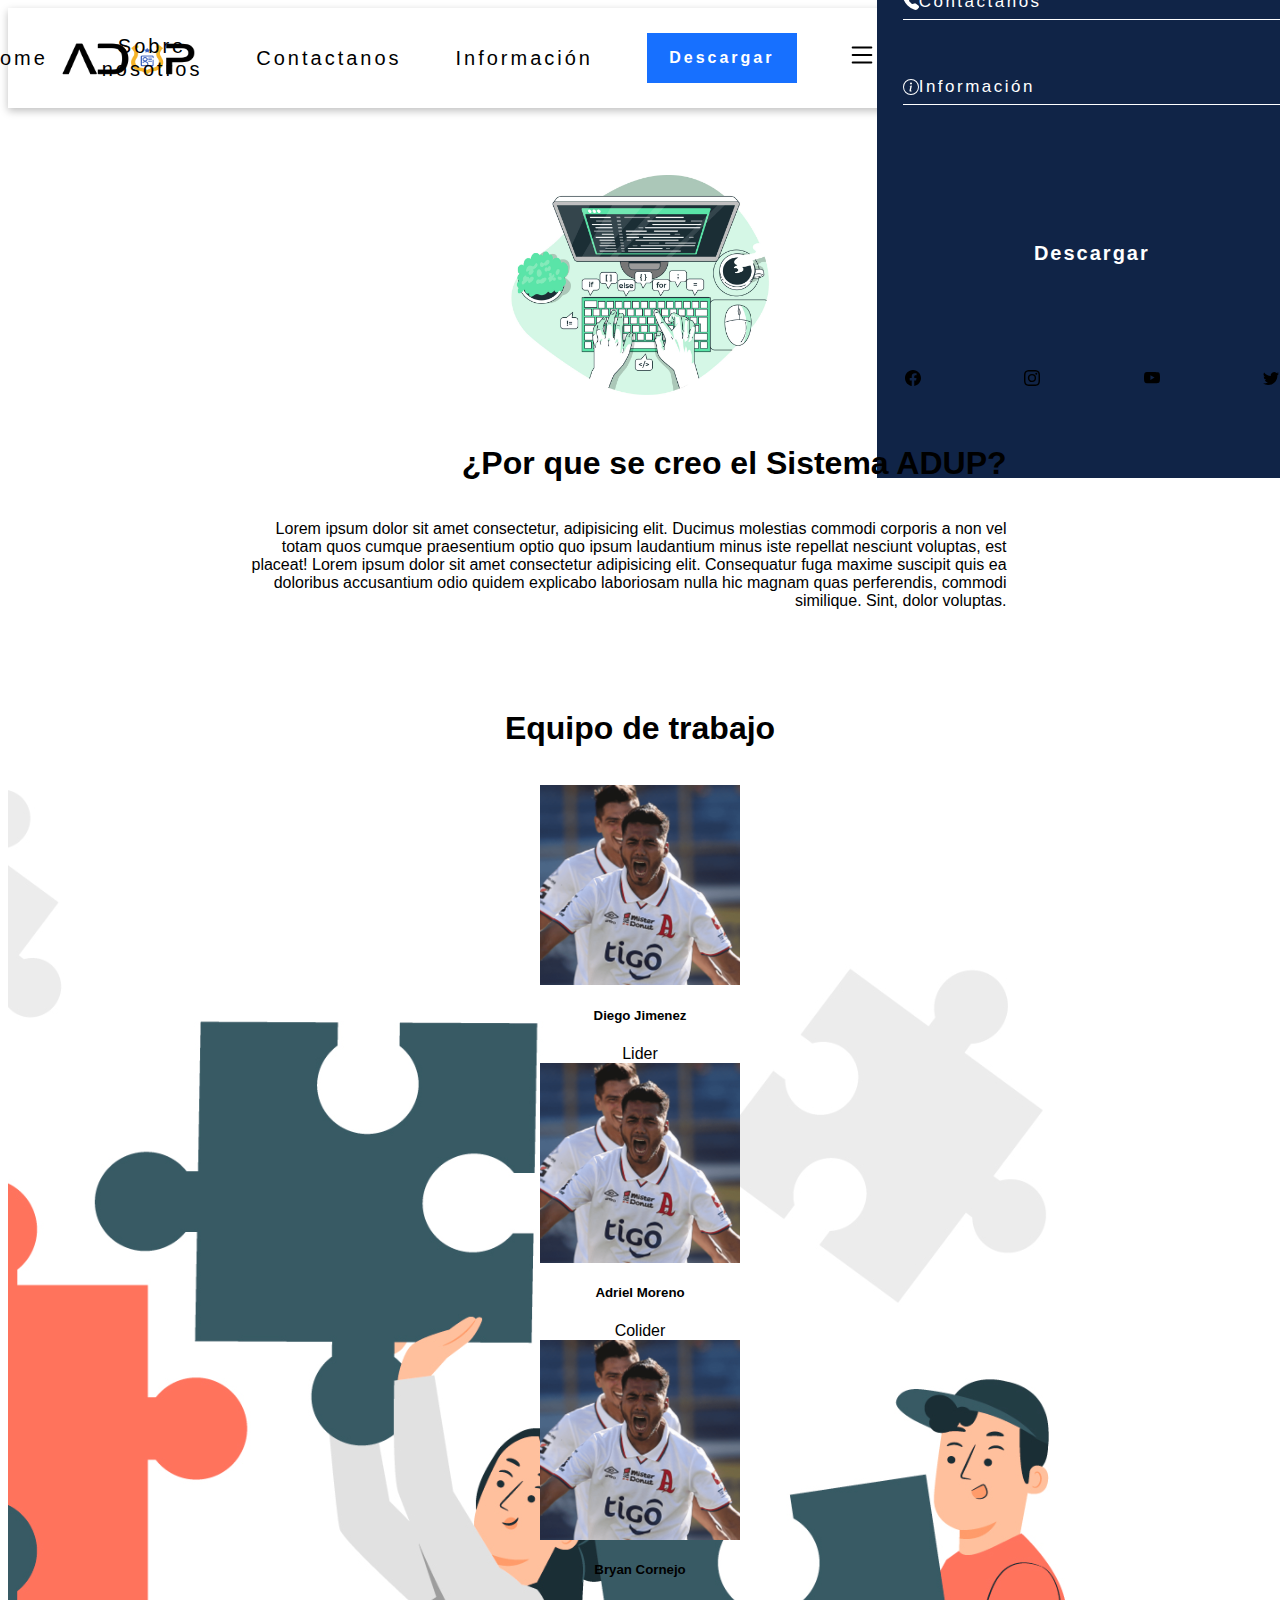
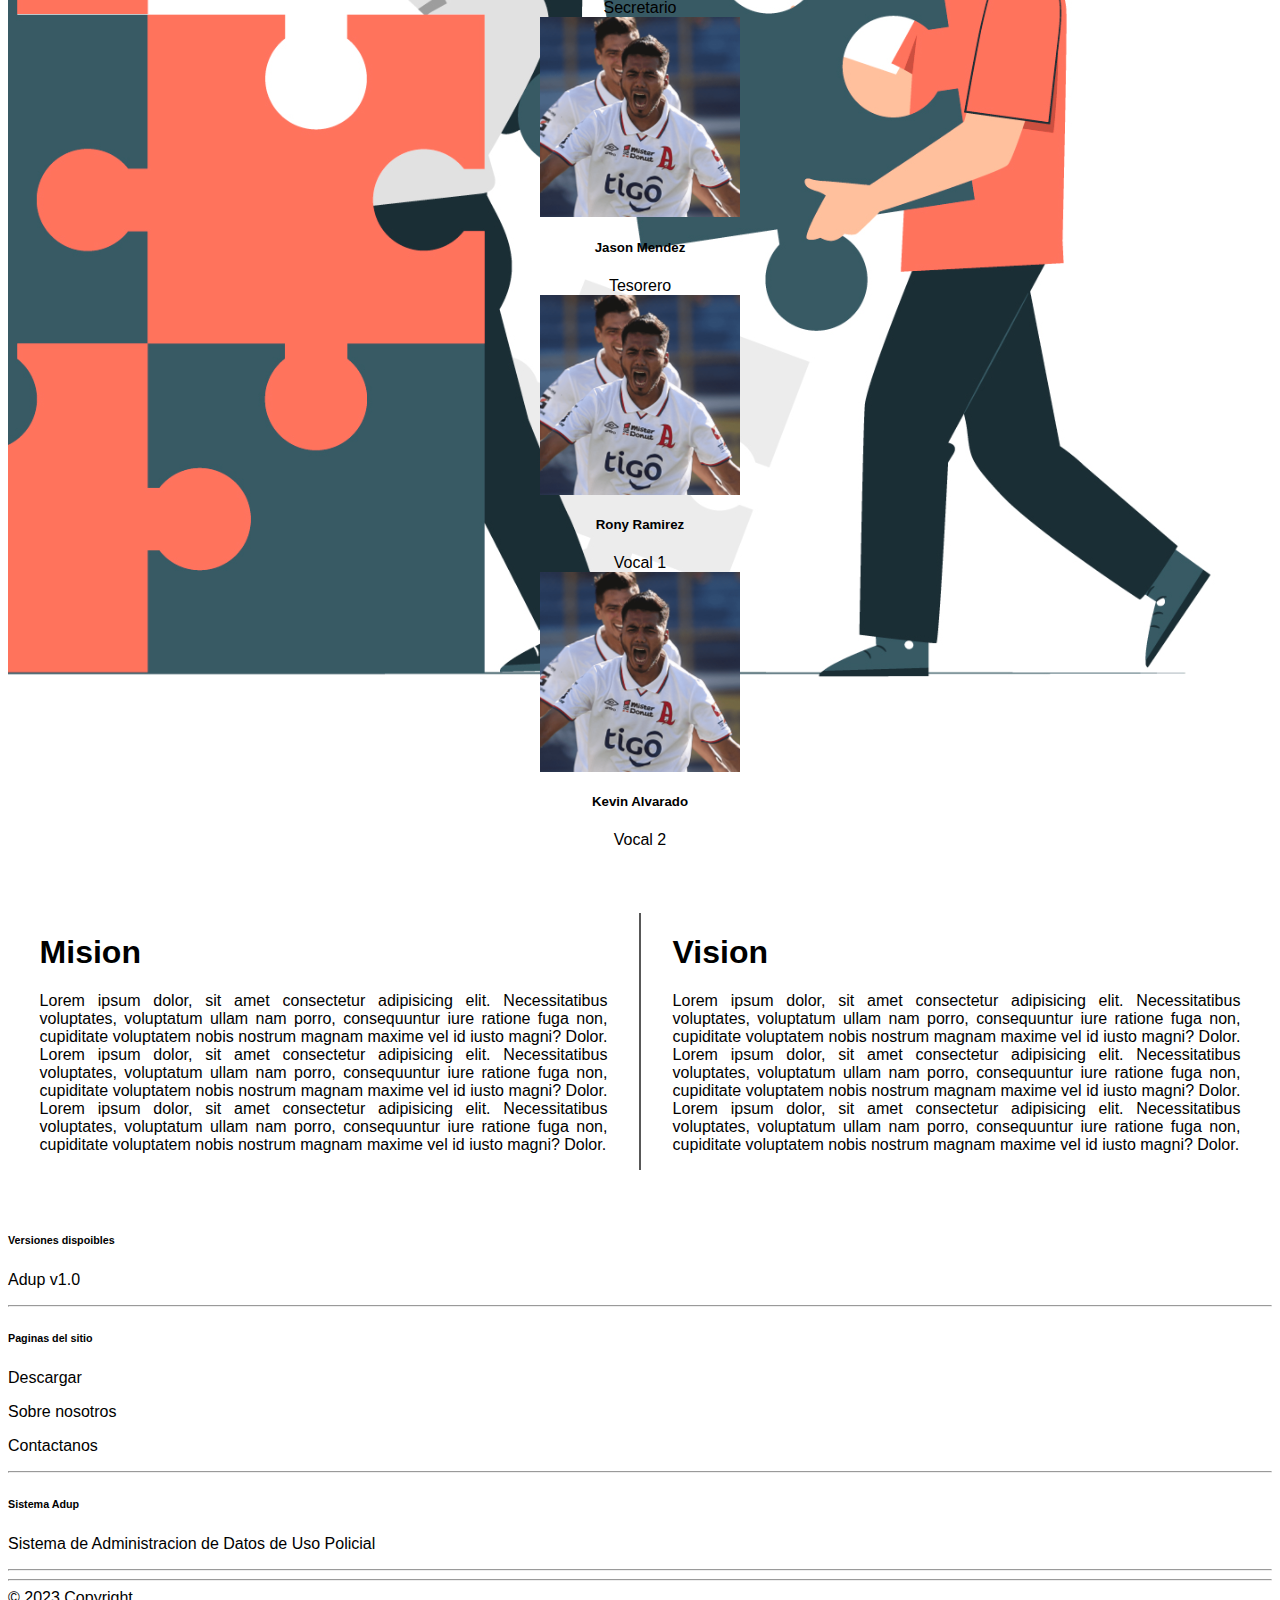
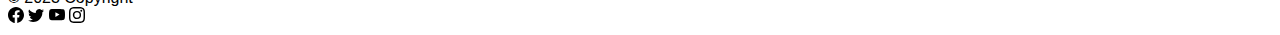
==== pages/AboutUs.html @ 418897e5 "Add files via upload" ====
<!DOCTYPE html>
<html lang="en">
<head>
    <meta charset="UTF-8">
    <meta name="viewport" content="width=device-width, initial-scale=1.0">
    <link rel="icon" type="img/icon" href="../imgs/logoADUP_black.png">
    <title>Sobre nosotros</title>
    <link rel="stylesheet" href="../css/all.css">
    <link rel="preconnect" href="https://fonts.googleapis.com">
    <link rel="stylesheet" href="../css/styles.css">
    <link rel="stylesheet" href="../css/AboutStyle.css">
    <link href="https://cdn.jsdelivr.net/npm/bootstrap@5.3.1/dist/css/bootstrap.min.css" rel="stylesheet" integrity="sha384-4bw+/aepP/YC94hEpVNVgiZdgIC5+VKNBQNGCHeKRQN+PtmoHDEXuppvnDJzQIu9" crossorigin="anonymous">
    <script src="../js/Menu.js"></script>
    <script src="../js/footer.js"></script>
</head>
<body>
    <div id="menuContenedor">

    </div>

    <main>
        <div class="" id="IerCaja">
            <div id="imagen1">
                <img src="../imgs/svg1.jpg" alt="">
            </div>
            <div id="content1">
                

                <h1 class="display-1 mb-4">¿Por que se creo el Sistema ADUP?</h1>

                <p class="fs-5">
                    Lorem ipsum dolor sit amet consectetur, adipisicing elit. Ducimus molestias commodi corporis a non vel totam quos cumque praesentium optio quo ipsum laudantium minus iste repellat nesciunt voluptas, est placeat!
                    Lorem ipsum dolor sit amet consectetur adipisicing elit. Consequatur fuga maxime suscipit quis ea doloribus accusantium odio quidem explicabo laboriosam nulla hic magnam quas perferendis, commodi similique. Sint, dolor voluptas.
                </p>
            </div>
        </div>
        <div class="container-fluid" id="equipo">
            <h1 class="display-3 d-block">Equipo de trabajo</h1>
            <div class="d-flex flex-wrap justify-content-around" id="integrantes-cards">
                <div class="col-xl-3 col-sm-5 mb-5 targeta">
                    <div class="bg-light rounded shadow-sm py-5 px-4 " style="display: flex; flex-wrap: wrap; justify-content: center; align-items: center; flex-direction: column;"><img src="../imgs/Aua.png" alt="" width="200" class="justify-center img-fluid rounded-circle mb-3 img-thumbnail shadow-sm">
                        <h5 class="mb-0">Diego Jimenez</h5><span class=" small text-uppercase text-center">Lider</span>
                    </div>
                </div>
                <div class="col-xl-3 col-sm-5 mb-5 targeta">
                    <div class="bg-light rounded shadow-sm py-5 px-4 " style="display: flex; flex-wrap: wrap; justify-content: center; align-items: center; flex-direction: column;"><img src="../imgs/Aua.png" alt="" width="200" class="justify-center img-fluid rounded-circle mb-3 img-thumbnail shadow-sm">
                        <h5 class="mb-0">Adriel Moreno</h5><span class=" small text-uppercase text-center">Colider</span>
                    </div>
                </div>
                <div class="col-xl-3 col-sm-5 mb-5 targeta">
                    <div class="bg-light rounded shadow-sm py-5 px-4 " style="display: flex; flex-wrap: wrap; justify-content: center; align-items: center; flex-direction: column;"><img src="../imgs/Aua.png" alt="" width="200" class="justify-center img-fluid rounded-circle mb-3 img-thumbnail shadow-sm">
                        <h5 class="mb-0">Bryan Cornejo</h5><span class=" small text-uppercase text-center">Secretario</span>
                    </div>
                </div> 
                <div class="col-xl-3 col-sm-5 mb-5 targeta">
                    <div class="bg-light rounded shadow-sm py-5 px-4 " style="display: flex; flex-wrap: wrap; justify-content: center; align-items: center; flex-direction: column;"><img src="../imgs/Aua.png" alt="" width="200" class="justify-center img-fluid rounded-circle mb-3 img-thumbnail shadow-sm">
                        <h5 class="mb-0">Jason Mendez</h5><span class=" small text-uppercase text-center">Tesorero</span>
                    </div>
                </div>
                <div class="col-xl-3 col-sm-5 mb-5 targeta">
                    <div class="bg-light rounded shadow-sm py-5 px-4 " style="display: flex; flex-wrap: wrap; justify-content: center; align-items: center; flex-direction: column;"><img src="../imgs/Aua.png" alt="" width="200" class="justify-center img-fluid rounded-circle mb-3 img-thumbnail shadow-sm">
                        <h5 class="mb-0">Rony Ramirez</h5><span class=" small text-uppercase text-center">Vocal 1</span>
                    </div>
                </div>
                <div class="col-xl-3 col-sm-5 mb-5 targeta">
                    <div class="bg-light rounded shadow-sm py-5 px-4 " style="display: flex; flex-wrap: wrap; justify-content: center; align-items: center; flex-direction: column;"><img src="../imgs/Aua.png" alt="" width="200" class="justify-center img-fluid rounded-circle mb-3 img-thumbnail shadow-sm">
                        <h5 class="mb-0">Kevin Alvarado</h5><span class=" small text-uppercase text-center">Vocal 2</span>
                    </div>
                </div>
            </div>
        </div>

        <div id="boxMV" class="container-fluid d-flex">
            <section id="mision" class="">
                <h1 class="display-3">Mision</h1>

                <p class="fs-4 text-justify">Lorem ipsum dolor, sit amet consectetur adipisicing elit. Necessitatibus voluptates, 
                    voluptatum ullam nam porro, consequuntur iure ratione fuga non, cupiditate voluptatem 
                    nobis nostrum magnam maxime vel id iusto magni? Dolor.
                    Lorem ipsum dolor, sit amet consectetur adipisicing elit. Necessitatibus voluptates, 
                    voluptatum ullam nam porro, consequuntur iure ratione fuga non, cupiditate voluptatem 
                    nobis nostrum magnam maxime vel id iusto magni? Dolor.
                    Lorem ipsum dolor, sit amet consectetur adipisicing elit. Necessitatibus voluptates,  
                    voluptatum ullam nam porro, consequuntur iure ratione fuga non, cupiditate voluptatem 
                    nobis nostrum magnam maxime vel id iusto magni? Dolor.</p>
            </section>

            <section id="vision">
                <h1 class="display-3">Vision</h1>
                <p class="fs-4 text-justify">Lorem ipsum dolor, sit amet consectetur adipisicing elit. Necessitatibus voluptates, 
                    voluptatum ullam nam porro, consequuntur iure ratione fuga non, cupiditate voluptatem 
                    nobis nostrum magnam maxime vel id iusto magni? Dolor.
                    Lorem ipsum dolor, sit amet consectetur adipisicing elit. Necessitatibus voluptates, 
                    voluptatum ullam nam porro, consequuntur iure ratione fuga non, cupiditate voluptatem 
                    nobis nostrum magnam maxime vel id iusto magni? Dolor.
                    Lorem ipsum dolor, sit amet consectetur adipisicing elit. Necessitatibus voluptates, 
                    voluptatum ullam nam porro, consequuntur iure ratione fuga non, cupiditate voluptatem 
                    nobis nostrum magnam maxime vel id iusto magni? Dolor.</p>
            </section>
        </div>
    </main>

    <div id="ContenedorFooter">

    </div>

    <script src="../js/CargarMenu.js"></script>
    <script src="../js/CargarFooter.js"></script>
    

    <script src="https://cdn.jsdelivr.net/npm/bootstrap@5.3.1/dist/js/bootstrap.bundle.min.js" integrity="sha384-HwwvtgBNo3bZJJLYd8oVXjrBZt8cqVSpeBNS5n7C8IVInixGAoxmnlMuBnhbgrkm" crossorigin="anonymous"></script>

</body>
</html>
---- css/styles.css ----
body{

    font-family: 'Urbanist', sans-serif;
    overflow-x: hidden;
}

a{

    text-decoration: none;
   color: rgb(0, 0, 0);
}

a:hover{

    color: rgb(0, 0, 0);
}

header{

    width: 100vw;
    height: 100px;
    background-color: #fff;
    box-shadow: 0px 3px 8px rgba(0, 0, 0, 25%);
    display: flex;
    align-items: center;
}

header .container-fluid{

    width: 100%;
    padding: 0 50px;
    display: flex;
    align-items: center;
    justify-content: space-between;
}

@media(max-width:1025px){

    header .container-fluid{

        padding: 0 5%;
    }
}

header .navb-logo img{

    width: 140px;
    height: 66px;
}

header .navb-items{

    display: flex;
    align-items: center;
    justify-content: flex-end;
    letter-spacing: 3px;
}

header .item{

    width: 120%;
    text-align: center;
    margin-right: 9%;
    font-size: 20px;
    letter-spacing: 3px;
    color: #102447;
    padding: 5px 0;
    transition: all .1s ease;
    border-bottom: 0px solid #1770ff;
    border-top: 0px solid #1770ff;
    cursor: pointer;
}

header .item:hover{

    border-bottom: 3px solid #1770ff;
    border-top: 3px solid #1770ff;
    color: #1770ff;
}

header .item-button a{

    background-color:#1770ff;
    width: 150px;
    height: 50px;
    display: flex;
    justify-content: center;
    align-items: center;
    font-size: 16px;
    font-weight: 600;
    color: #ffffff;
    transition: all .5s ease;
}

header .item-button a:hover{

    background-color:#ffffff;
    color: #1770ff;
}

header .mobile-toggler{

    font-size: 30px;
}

/* modal */

.modal-dialog{

    margin: 0;
    width: 430px;
}

@media(max-width: 450px){

    .modal-dialog{

        width: 12%;
    }
}

.modal-content{

    border-radius: 0;
    height: 70%;
    overflow-y: scroll;
    background-color: #102447;
}

.modal-header{

    display: flex;
    justify-content: space-between;
    align-items: center;
    width: 88%;
    margin: 0 auto;
    padding-bottom: 16px;
    border-bottom: 2px solid #fefefe;
}

.modal-header img{

    width: 140px;
    height: 66px;
    margin-top: 17.5px;
}

.modal-header .btn-close{

    background: transparent;
    opacity: 1;
}

.modal-header i{

    color: #fefefe;
    font-size: 30px;
}

.modal-body{

    width: 88%;
    margin: 0 auto;
    padding: 75px 0 0 0;
    flex: unset;
}

.modal-body .modal-line{

    width: 100%;
    display: flex;
    align-items: center;
    justify-content: flex-start;
    padding: 7px 0;
    margin-bottom: 50px;
    cursor: pointer;
    transition: all .5s ease;
    color: #ffffff;
    border-bottom: 1px solid #ffffff;
}

.modal-body .modal-line:hover{

    color: currentColor;
    border-bottom: 1px solid transparent;
}

.modal-line a{

    font-size: 17px;
    font-weight: 500;
    letter-spacing: 2.5px;
    color: currentColor;
    text-decoration: none;
}

.modal-line i{

    color: currentColor;
    font-size: 30px;
    width: 35px;
    margin-right: 15px;
    padding: 0 0 3px 3px;
}

.navb-button{

    width: 100%;
    height: 47px;
    display: flex;
    justify-content: center;
    align-items: center;
    font-size: 20px;
    font-weight: 700;
    color: #ffffff;
    letter-spacing: 2px;
    transition: all .5s ease;
    text-decoration: none;
}

.navb-button:hover{

    background-color:#ffffff;
    color: #1770ff;
}

.mobile-modal-footer{

    width: 87%;
    margin: 0 auto;
    padding: 20% 0;
    display: flex;
    justify-content: space-between;
    align-items: center;
    font-size: 25px;
    color: #ffffff;
}

.mobile-modal-footer i:hover{

    color: #fefefe;
}



.section-1{

    width: 100vw;
    height: 95vh;
    display: flex;
    justify-content: center;
    align-items: center;
}

.section-1 p{

    font-size: 75px;
    font-weight: 700;
    color: #102447;
    width: 90%;
    text-align: center;
}

@media(max-width:1040px){

    .section-1 p{

        font-size: 50px;
        text-align: start;
        width: 70%;
        margin: auto;
    }
}

.card {
    -moz-animation: miAnimacion 0.5s ;
    -webkit-animation: miAnimacion 1s linear;
    }
    
    
    @-moz-keyframes miAnimacion 
    {
    0% { bottom:100%px;}
    100% {bottom:0%;}
    }
    
    @-webkit-keyframes miAnimacion
    {
    0% {bottom: -300px;
        opacity: 0%;}
    100% {bottom:0px;
          opacity: 100%;}
    }
---- css/AboutStyle.css ----
#IerCaja {
    display: flex;
    align-items: center;
    flex-wrap: wrap;
    justify-content: center;
    padding-top: 3%;
    padding-bottom: 3%;
}

#imagen1 {
    width: 40%;
    display: flex;
    justify-content: center;
    align-items: center;
}

#imagen1 img {
    width: 55%;
}

#content1 {
    display: flex;
    align-items: center;
    flex-wrap: wrap;
    align-content: center;
    width: 60%;
    padding-right: 2%;
    text-align: right;
    justify-content: right;
}

#content1 h1 {
    text-align: right;
}

#equipo {
    margin: 0% 0%;
    background-image: url(../imgs/8431480.jpg);
    background-position: 100%;
    background-size: cover;
    padding-top: 2%;
}

#equipo h1 {
    text-align: center;
    margin-bottom: 3%;
}

#boxMV {
    display: flex;
    justify-content: space-around;
    margin: 5% 0%;
}

#mision {
    width: 50%;
    text-align: justify;
    border-right: 1px solid #585858;
    padding: 0 2.5%;
}

#vision {
    width: 50%;
    text-align: justify;
    border-left: 1px solid #585858;
    padding: 0 2.5%;
}

@media (max-width: 900px) {
    #IerCaja {
        background-image: url(../imgs/svg1.jpg);
        box-shadow: 0px 340px 10px 100px #ffffff80 inset;
        background-position: 100%;
        background-size: cover;
        background-repeat: no-repeat;
    }

    #IerCaja img {
        width: 0%;
    }

    #content1 {
        justify-content: center;
        text-align: right;
        width: 100%;
        padding: 20px;
    }

    #boxMV {
        flex-direction: column;
    }

    #mision, #vision {
        width: 100%;
        padding-right: 0;
        border: none;
    }
}

#integrantes-cards {
    margin: 0 auto;
}

@media (min-width: 950px) {
    
    #integrantes-cards {
        width: 950px;
    }
}

@media (min-width: 1000px) {
    #integrantes-cards {
        width: 1000px;
    }

    .targeta {
        margin: 0% 2%;
    }
}
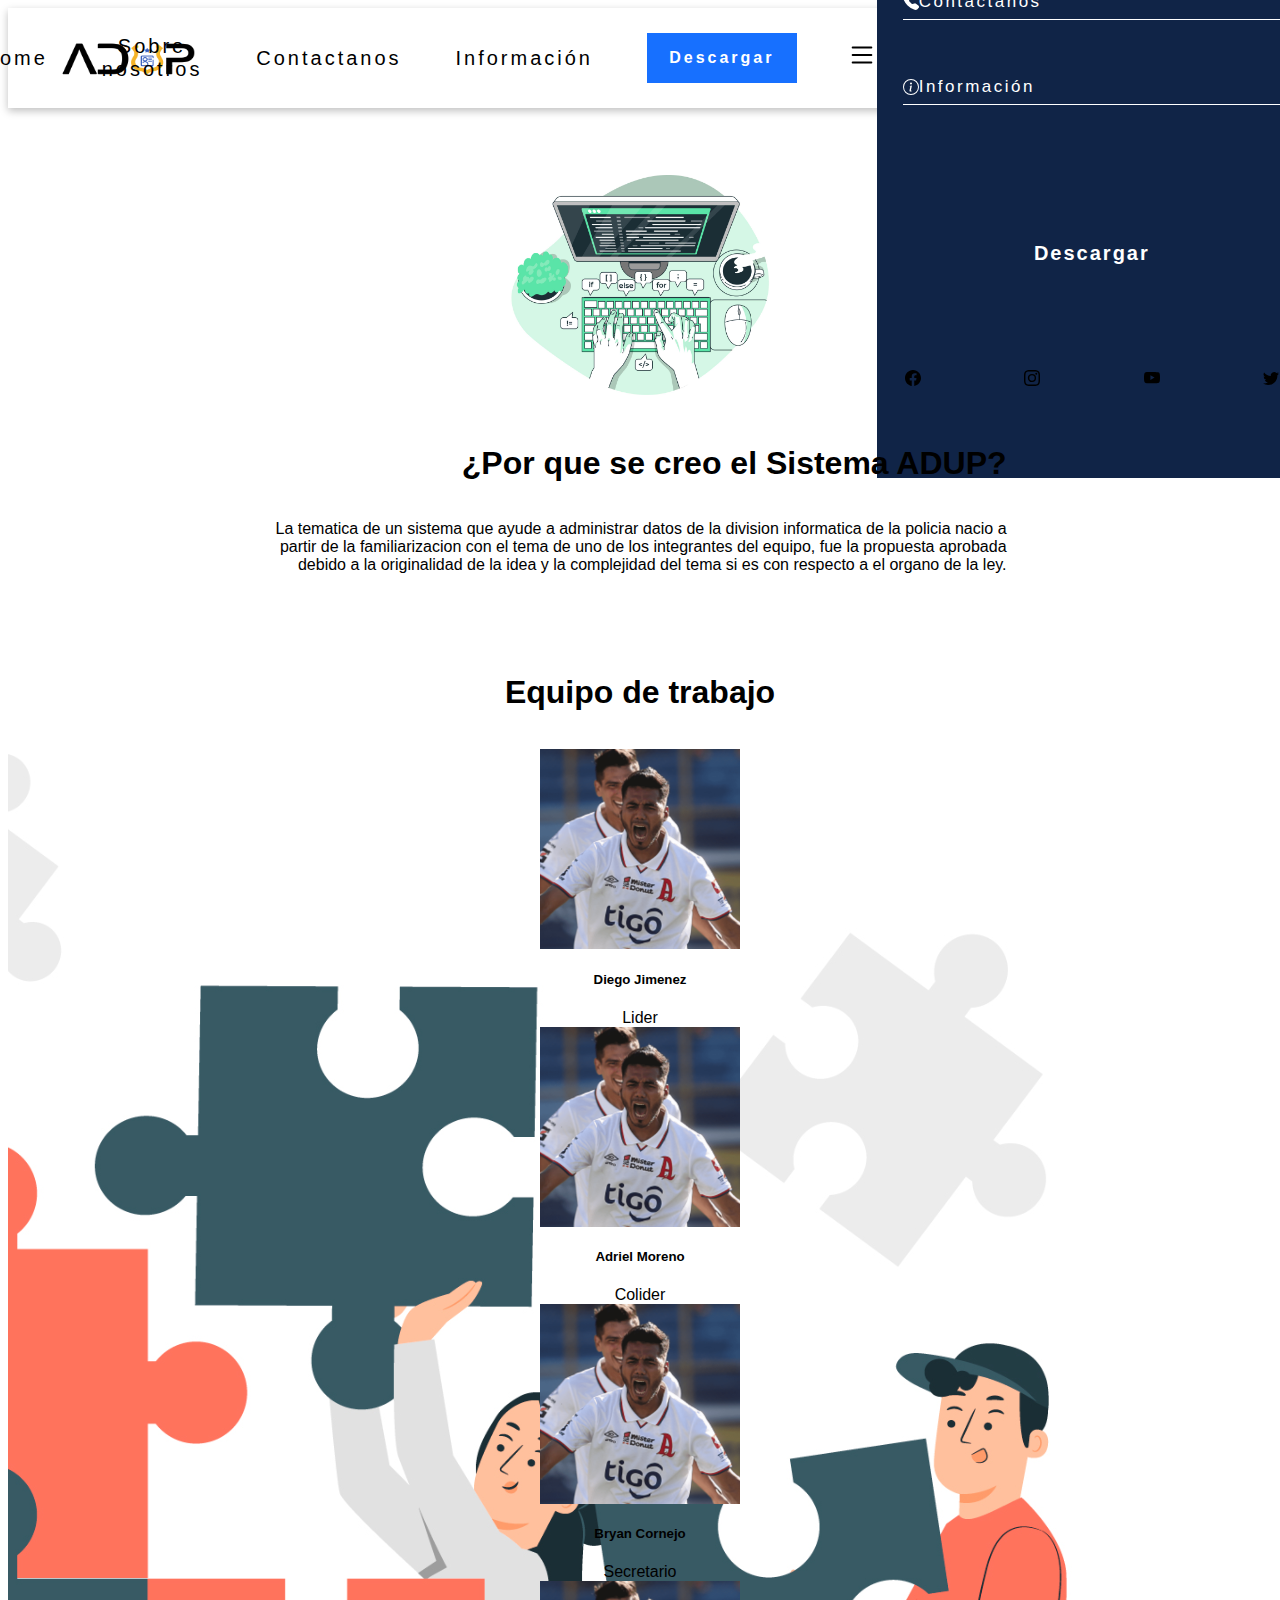
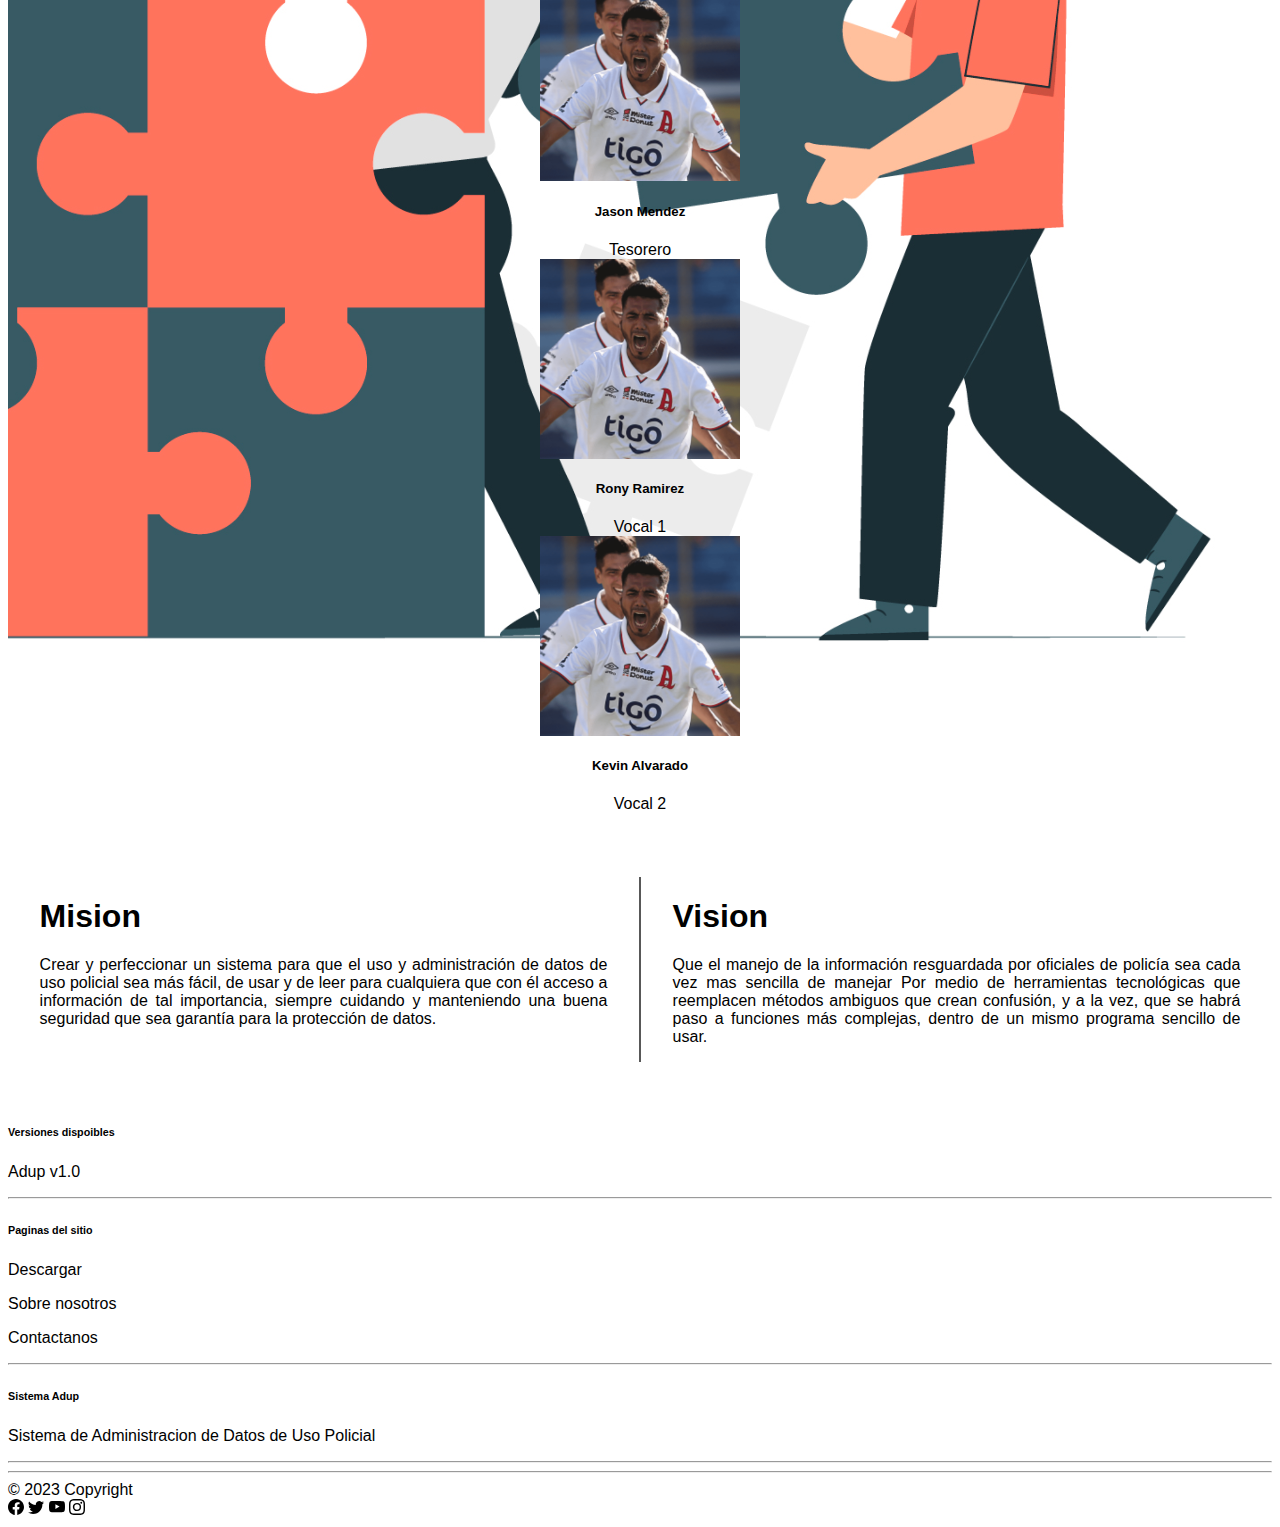
==== commit c5aaf03f: "Add files via upload" ====
--- a/pages/AboutUs.html
+++ b/pages/AboutUs.html
@@ -29,8 +29,9 @@
                 <h1 class="display-1 mb-4">¿Por que se creo el Sistema ADUP?</h1>
 
                 <p class="fs-5">
-                    Lorem ipsum dolor sit amet consectetur, adipisicing elit. Ducimus molestias commodi corporis a non vel totam quos cumque praesentium optio quo ipsum laudantium minus iste repellat nesciunt voluptas, est placeat!
-                    Lorem ipsum dolor sit amet consectetur adipisicing elit. Consequatur fuga maxime suscipit quis ea doloribus accusantium odio quidem explicabo laboriosam nulla hic magnam quas perferendis, commodi similique. Sint, dolor voluptas.
+                    La tematica de un sistema que ayude a administrar datos de la division informatica de la policia nacio a partir
+                    de la familiarizacion con el tema de uno de los integrantes del equipo, fue la propuesta aprobada debido a la originalidad
+                    de la idea y la complejidad del tema si es con respecto a el organo de la ley.
                 </p>
             </div>
         </div>
@@ -74,28 +75,14 @@
             <section id="mision" class="">
                 <h1 class="display-3">Mision</h1>
 
-                <p class="fs-4 text-justify">Lorem ipsum dolor, sit amet consectetur adipisicing elit. Necessitatibus voluptates, 
-                    voluptatum ullam nam porro, consequuntur iure ratione fuga non, cupiditate voluptatem 
-                    nobis nostrum magnam maxime vel id iusto magni? Dolor.
-                    Lorem ipsum dolor, sit amet consectetur adipisicing elit. Necessitatibus voluptates, 
-                    voluptatum ullam nam porro, consequuntur iure ratione fuga non, cupiditate voluptatem 
-                    nobis nostrum magnam maxime vel id iusto magni? Dolor.
-                    Lorem ipsum dolor, sit amet consectetur adipisicing elit. Necessitatibus voluptates,  
-                    voluptatum ullam nam porro, consequuntur iure ratione fuga non, cupiditate voluptatem 
-                    nobis nostrum magnam maxime vel id iusto magni? Dolor.</p>
+                <p class="fs-4 text-justify">Crear y perfeccionar un sistema para que el uso y administración de datos de uso policial sea
+                    más fácil, de usar y de leer para cualquiera que con él acceso a información de tal importancia, siempre cuidando y manteniendo una buena seguridad que sea garantía para la protección de datos.</p>
             </section>
 
             <section id="vision">
                 <h1 class="display-3">Vision</h1>
-                <p class="fs-4 text-justify">Lorem ipsum dolor, sit amet consectetur adipisicing elit. Necessitatibus voluptates, 
-                    voluptatum ullam nam porro, consequuntur iure ratione fuga non, cupiditate voluptatem 
-                    nobis nostrum magnam maxime vel id iusto magni? Dolor.
-                    Lorem ipsum dolor, sit amet consectetur adipisicing elit. Necessitatibus voluptates, 
-                    voluptatum ullam nam porro, consequuntur iure ratione fuga non, cupiditate voluptatem 
-                    nobis nostrum magnam maxime vel id iusto magni? Dolor.
-                    Lorem ipsum dolor, sit amet consectetur adipisicing elit. Necessitatibus voluptates, 
-                    voluptatum ullam nam porro, consequuntur iure ratione fuga non, cupiditate voluptatem 
-                    nobis nostrum magnam maxime vel id iusto magni? Dolor.</p>
+                <p class="fs-4 text-justify">Que el manejo de la información resguardada por oficiales de policía sea cada vez mas sencilla de manejar 
+                    Por medio de herramientas tecnológicas que reemplacen métodos ambiguos que crean confusión, y a la vez, que se habrá paso a funciones más complejas, dentro de un mismo programa sencillo de usar. </p>
             </section>
         </div>
     </main>
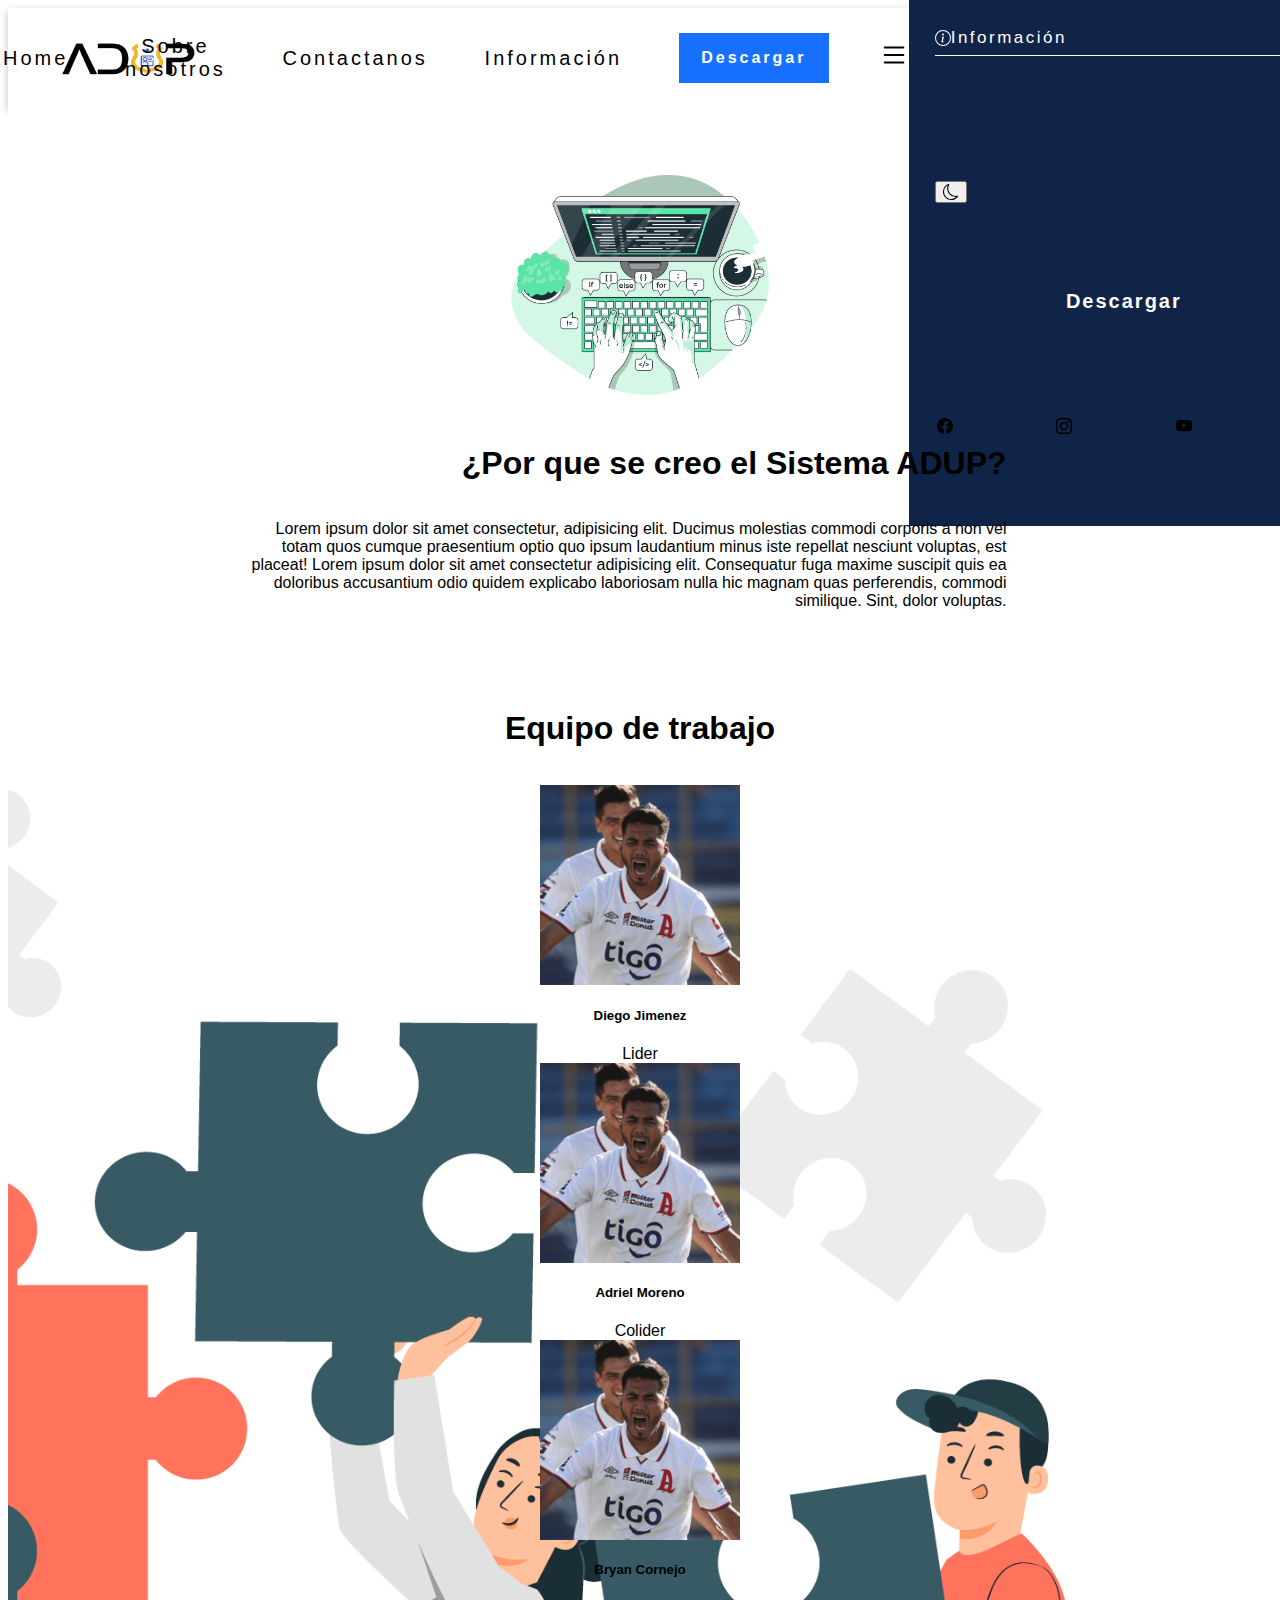
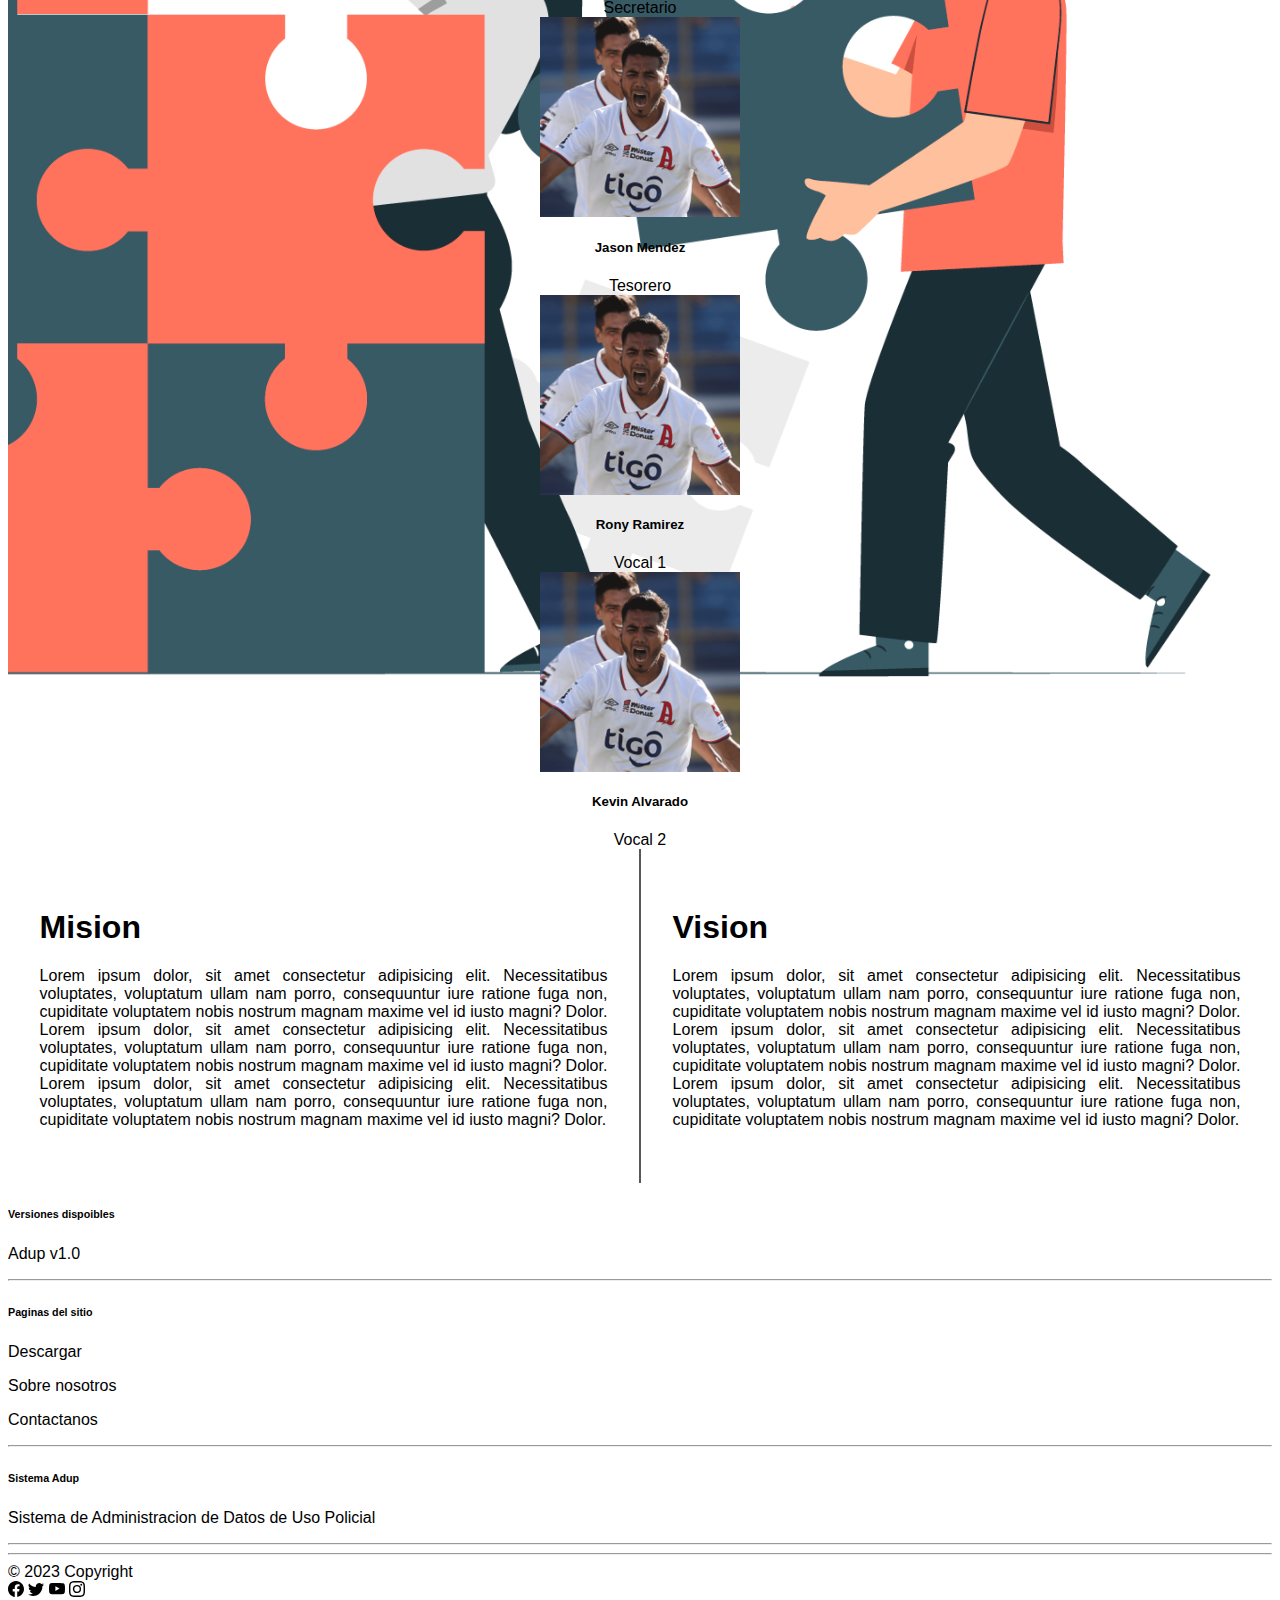
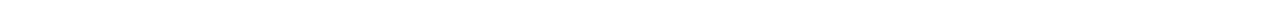
==== commit 220bfd59: "Modo oscuro" ====
--- a/pages/AboutUs.html
+++ b/pages/AboutUs.html
@@ -1,6 +1,6 @@
 <!DOCTYPE html>
 <html lang="en">
-<head>
+<head onload="load()">
     <meta charset="UTF-8">
     <meta name="viewport" content="width=device-width, initial-scale=1.0">
     <link rel="icon" type="img/icon" href="../imgs/logoADUP_black.png">
@@ -28,10 +28,9 @@
 
                 <h1 class="display-1 mb-4">¿Por que se creo el Sistema ADUP?</h1>
 
-                <p class="fs-5">
-                    La tematica de un sistema que ayude a administrar datos de la division informatica de la policia nacio a partir
-                    de la familiarizacion con el tema de uno de los integrantes del equipo, fue la propuesta aprobada debido a la originalidad
-                    de la idea y la complejidad del tema si es con respecto a el organo de la ley.
+                <p class="fs-5 parrafo">
+                    Lorem ipsum dolor sit amet consectetur, adipisicing elit. Ducimus molestias commodi corporis a non vel totam quos cumque praesentium optio quo ipsum laudantium minus iste repellat nesciunt voluptas, est placeat!
+                    Lorem ipsum dolor sit amet consectetur adipisicing elit. Consequatur fuga maxime suscipit quis ea doloribus accusantium odio quidem explicabo laboriosam nulla hic magnam quas perferendis, commodi similique. Sint, dolor voluptas.
                 </p>
             </div>
         </div>
@@ -75,14 +74,28 @@
             <section id="mision" class="">
                 <h1 class="display-3">Mision</h1>
 
-                <p class="fs-4 text-justify">Crear y perfeccionar un sistema para que el uso y administración de datos de uso policial sea
-                    más fácil, de usar y de leer para cualquiera que con él acceso a información de tal importancia, siempre cuidando y manteniendo una buena seguridad que sea garantía para la protección de datos.</p>
+                <p class="fs-5 text-justify parrafo">Lorem ipsum dolor, sit amet consectetur adipisicing elit. Necessitatibus voluptates, 
+                    voluptatum ullam nam porro, consequuntur iure ratione fuga non, cupiditate voluptatem 
+                    nobis nostrum magnam maxime vel id iusto magni? Dolor.
+                    Lorem ipsum dolor, sit amet consectetur adipisicing elit. Necessitatibus voluptates, 
+                    voluptatum ullam nam porro, consequuntur iure ratione fuga non, cupiditate voluptatem 
+                    nobis nostrum magnam maxime vel id iusto magni? Dolor.
+                    Lorem ipsum dolor, sit amet consectetur adipisicing elit. Necessitatibus voluptates,  
+                    voluptatum ullam nam porro, consequuntur iure ratione fuga non, cupiditate voluptatem 
+                    nobis nostrum magnam maxime vel id iusto magni? Dolor.</p>
             </section>
 
             <section id="vision">
                 <h1 class="display-3">Vision</h1>
-                <p class="fs-4 text-justify">Que el manejo de la información resguardada por oficiales de policía sea cada vez mas sencilla de manejar 
-                    Por medio de herramientas tecnológicas que reemplacen métodos ambiguos que crean confusión, y a la vez, que se habrá paso a funciones más complejas, dentro de un mismo programa sencillo de usar. </p>
+                <p class="fs-5 text-justify parrafo">Lorem ipsum dolor, sit amet consectetur adipisicing elit. Necessitatibus voluptates, 
+                    voluptatum ullam nam porro, consequuntur iure ratione fuga non, cupiditate voluptatem 
+                    nobis nostrum magnam maxime vel id iusto magni? Dolor.
+                    Lorem ipsum dolor, sit amet consectetur adipisicing elit. Necessitatibus voluptates, 
+                    voluptatum ullam nam porro, consequuntur iure ratione fuga non, cupiditate voluptatem 
+                    nobis nostrum magnam maxime vel id iusto magni? Dolor.
+                    Lorem ipsum dolor, sit amet consectetur adipisicing elit. Necessitatibus voluptates, 
+                    voluptatum ullam nam porro, consequuntur iure ratione fuga non, cupiditate voluptatem 
+                    nobis nostrum magnam maxime vel id iusto magni? Dolor.</p>
             </section>
         </div>
     </main>
@@ -93,6 +106,8 @@
 
     <script src="../js/CargarMenu.js"></script>
     <script src="../js/CargarFooter.js"></script>
+    <script src="../js/DarkMode.js"></script>
+
     
 
     <script src="https://cdn.jsdelivr.net/npm/bootstrap@5.3.1/dist/js/bootstrap.bundle.min.js" integrity="sha384-HwwvtgBNo3bZJJLYd8oVXjrBZt8cqVSpeBNS5n7C8IVInixGAoxmnlMuBnhbgrkm" crossorigin="anonymous"></script>
--- a/css/styles.css
+++ b/css/styles.css
@@ -1,22 +1,21 @@
-
-body{
+body {
 
     font-family: 'Urbanist', sans-serif;
     overflow-x: hidden;
 }
 
-a{
+a {
 
     text-decoration: none;
-   color: rgb(0, 0, 0);
-}
-
-a:hover{
-
     color: rgb(0, 0, 0);
 }
 
-header{
+a:hover {
+
+    color: rgb(0, 0, 0);
+}
+
+header {
 
     width: 100vw;
     height: 100px;
@@ -26,7 +25,7 @@
     align-items: center;
 }
 
-header .container-fluid{
+header .container-fluid {
 
     width: 100%;
     padding: 0 50px;
@@ -35,21 +34,21 @@
     justify-content: space-between;
 }
 
-@media(max-width:1025px){
-
-    header .container-fluid{
+@media(max-width:1025px) {
+
+    header .container-fluid {
 
         padding: 0 5%;
     }
 }
 
-header .navb-logo img{
+header .navb-logo img {
 
     width: 140px;
     height: 66px;
 }
 
-header .navb-items{
+header .navb-items {
 
     display: flex;
     align-items: center;
@@ -57,7 +56,7 @@
     letter-spacing: 3px;
 }
 
-header .item{
+header .item {
 
     width: 120%;
     text-align: center;
@@ -70,18 +69,21 @@
     border-bottom: 0px solid #1770ff;
     border-top: 0px solid #1770ff;
     cursor: pointer;
-}
-
-header .item:hover{
+    color: var(--color-navbar) !important;
+
+}
+
+header .item:hover {
 
     border-bottom: 3px solid #1770ff;
     border-top: 3px solid #1770ff;
-    color: #1770ff;
-}
-
-header .item-button a{
-
-    background-color:#1770ff;
+    color: var(--color-navbar) !important;
+
+}
+
+header .item-button a {
+
+    background-color: #1770ff;
     width: 150px;
     height: 50px;
     display: flex;
@@ -93,34 +95,34 @@
     transition: all .5s ease;
 }
 
-header .item-button a:hover{
-
-    background-color:#ffffff;
+header .item-button a:hover {
+
+    background-color: #ffffff;
     color: #1770ff;
 }
 
-header .mobile-toggler{
+header .mobile-toggler {
 
     font-size: 30px;
 }
 
 /* modal */
 
-.modal-dialog{
+.modal-dialog {
 
     margin: 0;
     width: 430px;
 }
 
-@media(max-width: 450px){
-
-    .modal-dialog{
+@media(max-width: 450px) {
+
+    .modal-dialog {
 
         width: 12%;
     }
 }
 
-.modal-content{
+.modal-content {
 
     border-radius: 0;
     height: 70%;
@@ -128,7 +130,7 @@
     background-color: #102447;
 }
 
-.modal-header{
+.modal-header {
 
     display: flex;
     justify-content: space-between;
@@ -139,26 +141,26 @@
     border-bottom: 2px solid #fefefe;
 }
 
-.modal-header img{
+.modal-header img {
 
     width: 140px;
     height: 66px;
     margin-top: 17.5px;
 }
 
-.modal-header .btn-close{
+.modal-header .btn-close {
 
     background: transparent;
     opacity: 1;
 }
 
-.modal-header i{
+.modal-header i {
 
     color: #fefefe;
     font-size: 30px;
 }
 
-.modal-body{
+.modal-body {
 
     width: 88%;
     margin: 0 auto;
@@ -166,7 +168,7 @@
     flex: unset;
 }
 
-.modal-body .modal-line{
+.modal-body .modal-line {
 
     width: 100%;
     display: flex;
@@ -180,13 +182,13 @@
     border-bottom: 1px solid #ffffff;
 }
 
-.modal-body .modal-line:hover{
+.modal-body .modal-line:hover {
 
     color: currentColor;
     border-bottom: 1px solid transparent;
 }
 
-.modal-line a{
+.modal-line a {
 
     font-size: 17px;
     font-weight: 500;
@@ -195,7 +197,7 @@
     text-decoration: none;
 }
 
-.modal-line i{
+.modal-line i {
 
     color: currentColor;
     font-size: 30px;
@@ -204,7 +206,7 @@
     padding: 0 0 3px 3px;
 }
 
-.navb-button{
+.navb-button {
 
     width: 100%;
     height: 47px;
@@ -219,13 +221,13 @@
     text-decoration: none;
 }
 
-.navb-button:hover{
-
-    background-color:#ffffff;
+.navb-button:hover {
+
+    background-color: #ffffff;
     color: #1770ff;
 }
 
-.mobile-modal-footer{
+.mobile-modal-footer {
 
     width: 87%;
     margin: 0 auto;
@@ -237,14 +239,14 @@
     color: #ffffff;
 }
 
-.mobile-modal-footer i:hover{
+.mobile-modal-footer i:hover {
 
     color: #fefefe;
 }
 
 
 
-.section-1{
+.section-1 {
 
     width: 100vw;
     height: 95vh;
@@ -253,7 +255,7 @@
     align-items: center;
 }
 
-.section-1 p{
+.section-1 p {
 
     font-size: 75px;
     font-weight: 700;
@@ -262,9 +264,9 @@
     text-align: center;
 }
 
-@media(max-width:1040px){
-
-    .section-1 p{
+@media(max-width:1040px) {
+
+    .section-1 p {
 
         font-size: 50px;
         text-align: start;
@@ -274,21 +276,77 @@
 }
 
 .card {
-    -moz-animation: miAnimacion 0.5s ;
+    -moz-animation: miAnimacion 0.5s;
     -webkit-animation: miAnimacion 1s linear;
-    }
-    
-    
-    @-moz-keyframes miAnimacion 
-    {
-    0% { bottom:100%px;}
-    100% {bottom:0%;}
-    }
-    
-    @-webkit-keyframes miAnimacion
-    {
-    0% {bottom: -300px;
-        opacity: 0%;}
-    100% {bottom:0px;
-          opacity: 100%;}
-    }+}
+
+
+@-moz-keyframes miAnimacion {
+    0% {
+        bottom: 100%px;
+    }
+
+    100% {
+        bottom: 0%;
+    }
+}
+
+@-webkit-keyframes miAnimacion {
+    0% {
+        bottom: -300px;
+        opacity: 0%;
+    }
+
+    100% {
+        bottom: 0px;
+        opacity: 100%;
+    }
+}
+
+
+header {
+
+    background-color: var(--color-background);
+}
+
+
+.nav-link:hover {
+
+    color: var(--color-navbar-hover) !important;
+}
+
+
+.card-title {
+
+    color: var(--color-letra) !important;
+}
+
+.card-text{
+
+    color: var(--color-letra) !important;
+}
+
+.fondo{
+
+    background-color: var(--color-fondo);
+}
+
+
+.content{
+    background-color: var(--color-background);
+}
+
+
+.input{
+
+    background-color: var(--color-input) !important;
+    color: var(--color-letra) !important;
+}
+
+
+
+.descargar:hover{
+
+    background-color: var(--color-background) !important;
+
+}--- a/css/AboutStyle.css
+++ b/css/AboutStyle.css
@@ -5,6 +5,16 @@
     justify-content: center;
     padding-top: 3%;
     padding-bottom: 3%;
+    background-color: var(--color-background);
+}
+
+h1{
+    color: var(--color-letra) !important;
+}
+
+.parrafo{
+
+    color: var(--color-letra) !important;
 }
 
 #imagen1 {
@@ -49,21 +59,21 @@
 #boxMV {
     display: flex;
     justify-content: space-around;
-    margin: 5% 0%;
+    background-color: var(--color-background);
 }
 
 #mision {
     width: 50%;
     text-align: justify;
     border-right: 1px solid #585858;
-    padding: 0 2.5%;
+    padding: 3% 2.5%;
 }
 
 #vision {
     width: 50%;
     text-align: justify;
     border-left: 1px solid #585858;
-    padding: 0 2.5%;
+    padding:3% 2.5%;
 }
 
 @media (max-width: 900px) {
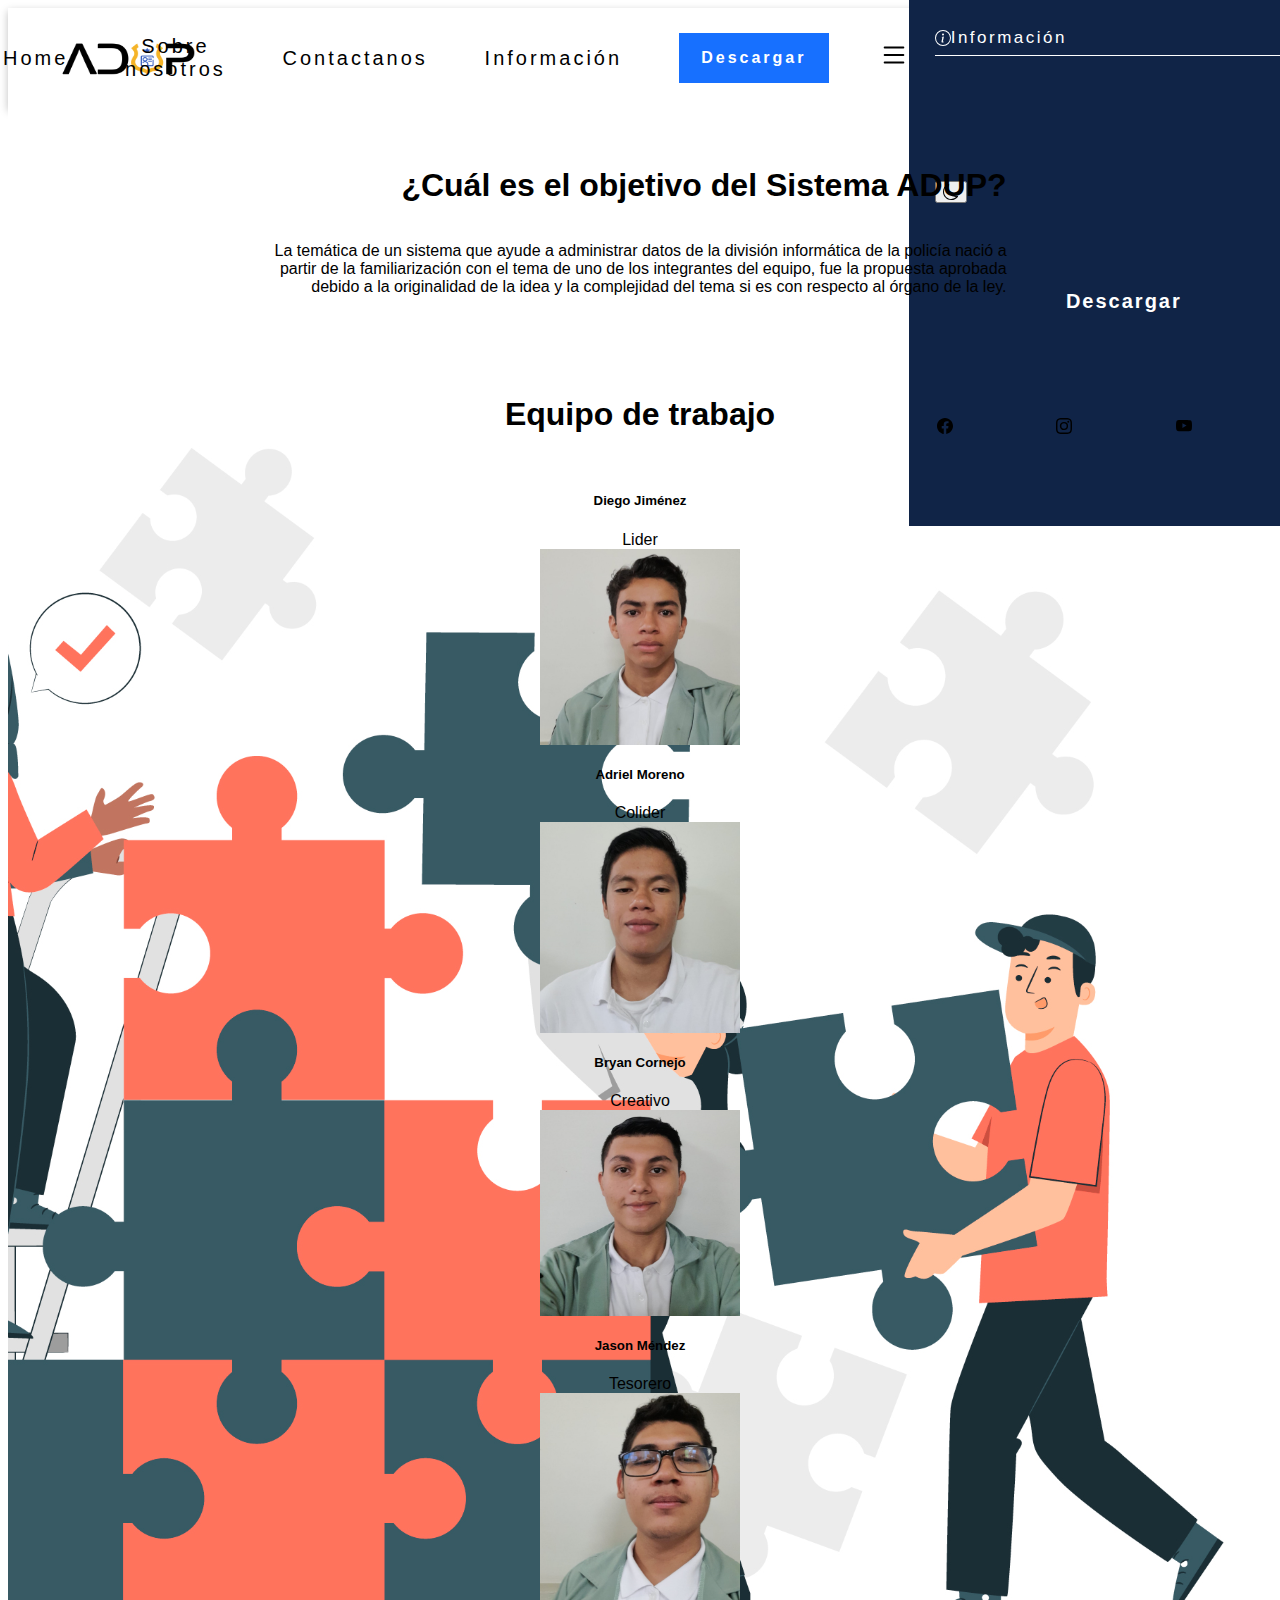
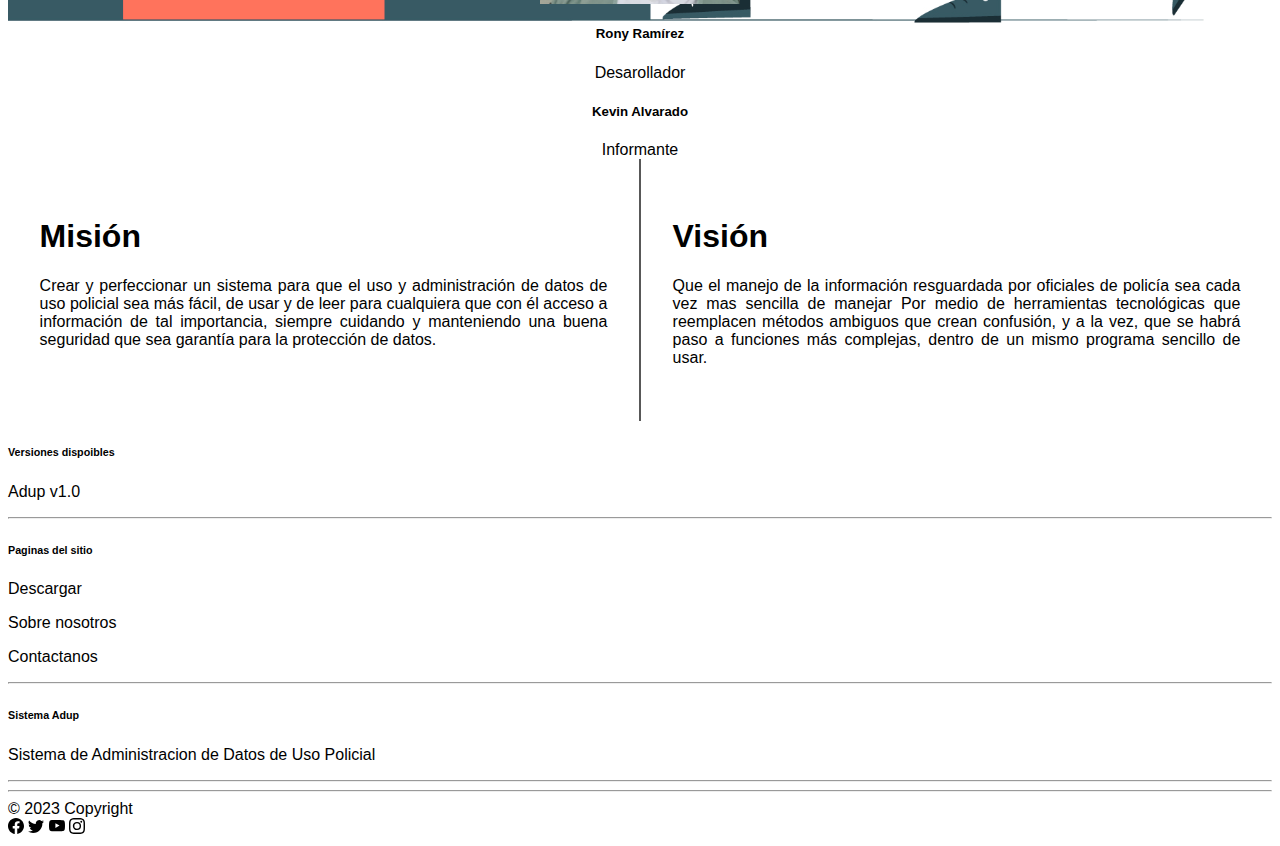
==== commit 21341a8a: "Add files via upload" ====
--- a/pages/AboutUs.html
+++ b/pages/AboutUs.html
@@ -3,7 +3,7 @@
 <head onload="load()">
     <meta charset="UTF-8">
     <meta name="viewport" content="width=device-width, initial-scale=1.0">
-    <link rel="icon" type="img/icon" href="../imgs/logoADUP_black.png">
+    <link rel="icon" type="img/icon" href="../imgs/icono-pag.ico">
     <title>Sobre nosotros</title>
     <link rel="stylesheet" href="../css/all.css">
     <link rel="preconnect" href="https://fonts.googleapis.com">
@@ -21,50 +21,51 @@
     <main>
         <div class="" id="IerCaja">
             <div id="imagen1">
-                <img src="../imgs/svg1.jpg" alt="">
+                <img src="../imgs/svg1.png" alt="">
             </div>
             <div id="content1">
                 
 
-                <h1 class="display-1 mb-4">¿Por que se creo el Sistema ADUP?</h1>
+                <h1 class="display-1 mb-4">¿Cuál es el objetivo del Sistema ADUP?</h1>
 
-                <p class="fs-5 parrafo">
-                    Lorem ipsum dolor sit amet consectetur, adipisicing elit. Ducimus molestias commodi corporis a non vel totam quos cumque praesentium optio quo ipsum laudantium minus iste repellat nesciunt voluptas, est placeat!
-                    Lorem ipsum dolor sit amet consectetur adipisicing elit. Consequatur fuga maxime suscipit quis ea doloribus accusantium odio quidem explicabo laboriosam nulla hic magnam quas perferendis, commodi similique. Sint, dolor voluptas.
+                <p class="fs-4 parrafo">
+                    La temática de un sistema que ayude a administrar datos de la división informática de la policía nació a partir
+                    de la familiarización con el tema de uno de los integrantes del equipo, fue la propuesta aprobada debido a la originalidad
+                    de la idea y la complejidad del tema si es con respecto al órgano de la ley.
                 </p>
             </div>
         </div>
         <div class="container-fluid" id="equipo">
-            <h1 class="display-3 d-block">Equipo de trabajo</h1>
+            <h1 class="display-3 d-block text-light">Equipo de trabajo</h1>
             <div class="d-flex flex-wrap justify-content-around" id="integrantes-cards">
                 <div class="col-xl-3 col-sm-5 mb-5 targeta">
-                    <div class="bg-light rounded shadow-sm py-5 px-4 " style="display: flex; flex-wrap: wrap; justify-content: center; align-items: center; flex-direction: column;"><img src="../imgs/Aua.png" alt="" width="200" class="justify-center img-fluid rounded-circle mb-3 img-thumbnail shadow-sm">
-                        <h5 class="mb-0">Diego Jimenez</h5><span class=" small text-uppercase text-center">Lider</span>
+                    <div class="bg-light rounded shadow-sm py-5 px-4 " style="display: flex; flex-wrap: wrap; justify-content: center; align-items: center; flex-direction: column;"><img src="../imgs/yoedit.jpg" alt="" width="200" class="justify-center img-fluid rounded-circle mb-3 img-thumbnail shadow-sm">
+                        <h5 class="mb-0">Diego Jiménez</h5><span class=" small text-uppercase text-center">Lider</span>
                     </div>
                 </div>
                 <div class="col-xl-3 col-sm-5 mb-5 targeta">
-                    <div class="bg-light rounded shadow-sm py-5 px-4 " style="display: flex; flex-wrap: wrap; justify-content: center; align-items: center; flex-direction: column;"><img src="../imgs/Aua.png" alt="" width="200" class="justify-center img-fluid rounded-circle mb-3 img-thumbnail shadow-sm">
+                    <div class="bg-light rounded shadow-sm py-5 px-4 " style="display: flex; flex-wrap: wrap; justify-content: center; align-items: center; flex-direction: column;"><img src="../imgs/adrieledit2.jpg" alt="" width="200" class="justify-center img-fluid rounded-circle mb-3 img-thumbnail shadow-sm">
                         <h5 class="mb-0">Adriel Moreno</h5><span class=" small text-uppercase text-center">Colider</span>
                     </div>
                 </div>
                 <div class="col-xl-3 col-sm-5 mb-5 targeta">
-                    <div class="bg-light rounded shadow-sm py-5 px-4 " style="display: flex; flex-wrap: wrap; justify-content: center; align-items: center; flex-direction: column;"><img src="../imgs/Aua.png" alt="" width="200" class="justify-center img-fluid rounded-circle mb-3 img-thumbnail shadow-sm">
-                        <h5 class="mb-0">Bryan Cornejo</h5><span class=" small text-uppercase text-center">Secretario</span>
+                    <div class="bg-light rounded shadow-sm py-5 px-4 " style="display: flex; flex-wrap: wrap; justify-content: center; align-items: center; flex-direction: column;"><img src="../imgs/bryanedit.jpg" alt="" width="200" class="justify-center img-fluid rounded-circle mb-3 img-thumbnail shadow-sm">
+                        <h5 class="mb-0">Bryan Cornejo</h5><span class=" small text-uppercase text-center">Creativo</span>
                     </div>
                 </div> 
                 <div class="col-xl-3 col-sm-5 mb-5 targeta">
-                    <div class="bg-light rounded shadow-sm py-5 px-4 " style="display: flex; flex-wrap: wrap; justify-content: center; align-items: center; flex-direction: column;"><img src="../imgs/Aua.png" alt="" width="200" class="justify-center img-fluid rounded-circle mb-3 img-thumbnail shadow-sm">
-                        <h5 class="mb-0">Jason Mendez</h5><span class=" small text-uppercase text-center">Tesorero</span>
+                    <div class="bg-light rounded shadow-sm py-5 px-4 " style="display: flex; flex-wrap: wrap; justify-content: center; align-items: center; flex-direction: column;"><img src="../imgs/jasonedit.jpg" alt="" width="200" class="justify-center img-fluid rounded-circle mb-3 img-thumbnail shadow-sm">
+                        <h5 class="mb-0">Jason Méndez</h5><span class=" small text-uppercase text-center">Tesorero</span>
                     </div>
                 </div>
                 <div class="col-xl-3 col-sm-5 mb-5 targeta">
-                    <div class="bg-light rounded shadow-sm py-5 px-4 " style="display: flex; flex-wrap: wrap; justify-content: center; align-items: center; flex-direction: column;"><img src="../imgs/Aua.png" alt="" width="200" class="justify-center img-fluid rounded-circle mb-3 img-thumbnail shadow-sm">
-                        <h5 class="mb-0">Rony Ramirez</h5><span class=" small text-uppercase text-center">Vocal 1</span>
+                    <div class="bg-light rounded shadow-sm py-5 px-4 " style="display: flex; flex-wrap: wrap; justify-content: center; align-items: center; flex-direction: column;"><img src="../imgs/Kevinedit.jpg" alt="" width="200" class="justify-center img-fluid rounded-circle mb-3 img-thumbnail shadow-sm">
+                        <h5 class="mb-0">Rony Ramírez</h5><span class=" small text-uppercase text-center">Desarollador</span>
                     </div>
                 </div>
                 <div class="col-xl-3 col-sm-5 mb-5 targeta">
-                    <div class="bg-light rounded shadow-sm py-5 px-4 " style="display: flex; flex-wrap: wrap; justify-content: center; align-items: center; flex-direction: column;"><img src="../imgs/Aua.png" alt="" width="200" class="justify-center img-fluid rounded-circle mb-3 img-thumbnail shadow-sm">
-                        <h5 class="mb-0">Kevin Alvarado</h5><span class=" small text-uppercase text-center">Vocal 2</span>
+                    <div class="bg-light rounded shadow-sm py-5 px-4 " style="display: flex; flex-wrap: wrap; justify-content: center; align-items: center; flex-direction: column;"><img src="../imgs/Ronyedit2.jpg" alt="" width="200" class="justify-center img-fluid rounded-circle mb-3 img-thumbnail shadow-sm">
+                        <h5 class="mb-0">Kevin Alvarado</h5><span class=" small text-uppercase text-center">Informante</span>
                     </div>
                 </div>
             </div>
@@ -72,30 +73,16 @@
 
         <div id="boxMV" class="container-fluid d-flex">
             <section id="mision" class="">
-                <h1 class="display-3">Mision</h1>
+                <h1 class="display-3">Misión</h1>
 
-                <p class="fs-5 text-justify parrafo">Lorem ipsum dolor, sit amet consectetur adipisicing elit. Necessitatibus voluptates, 
-                    voluptatum ullam nam porro, consequuntur iure ratione fuga non, cupiditate voluptatem 
-                    nobis nostrum magnam maxime vel id iusto magni? Dolor.
-                    Lorem ipsum dolor, sit amet consectetur adipisicing elit. Necessitatibus voluptates, 
-                    voluptatum ullam nam porro, consequuntur iure ratione fuga non, cupiditate voluptatem 
-                    nobis nostrum magnam maxime vel id iusto magni? Dolor.
-                    Lorem ipsum dolor, sit amet consectetur adipisicing elit. Necessitatibus voluptates,  
-                    voluptatum ullam nam porro, consequuntur iure ratione fuga non, cupiditate voluptatem 
-                    nobis nostrum magnam maxime vel id iusto magni? Dolor.</p>
+                <p class="fs-4 text-justify parrafo">Crear y perfeccionar un sistema para que el uso y administración de datos de uso policial sea
+                    más fácil, de usar y de leer para cualquiera que con él acceso a información de tal importancia, siempre cuidando y manteniendo una buena seguridad que sea garantía para la protección de datos.</p>
             </section>
 
             <section id="vision">
-                <h1 class="display-3">Vision</h1>
-                <p class="fs-5 text-justify parrafo">Lorem ipsum dolor, sit amet consectetur adipisicing elit. Necessitatibus voluptates, 
-                    voluptatum ullam nam porro, consequuntur iure ratione fuga non, cupiditate voluptatem 
-                    nobis nostrum magnam maxime vel id iusto magni? Dolor.
-                    Lorem ipsum dolor, sit amet consectetur adipisicing elit. Necessitatibus voluptates, 
-                    voluptatum ullam nam porro, consequuntur iure ratione fuga non, cupiditate voluptatem 
-                    nobis nostrum magnam maxime vel id iusto magni? Dolor.
-                    Lorem ipsum dolor, sit amet consectetur adipisicing elit. Necessitatibus voluptates, 
-                    voluptatum ullam nam porro, consequuntur iure ratione fuga non, cupiditate voluptatem 
-                    nobis nostrum magnam maxime vel id iusto magni? Dolor.</p>
+                <h1 class="display-3">Visión</h1>
+                <p class="fs-4 text-justify parrafo">Que el manejo de la información resguardada por oficiales de policía sea cada vez mas sencilla de manejar 
+                    Por medio de herramientas tecnológicas que reemplacen métodos ambiguos que crean confusión, y a la vez, que se habrá paso a funciones más complejas, dentro de un mismo programa sencillo de usar. </p>
             </section>
         </div>
     </main>
